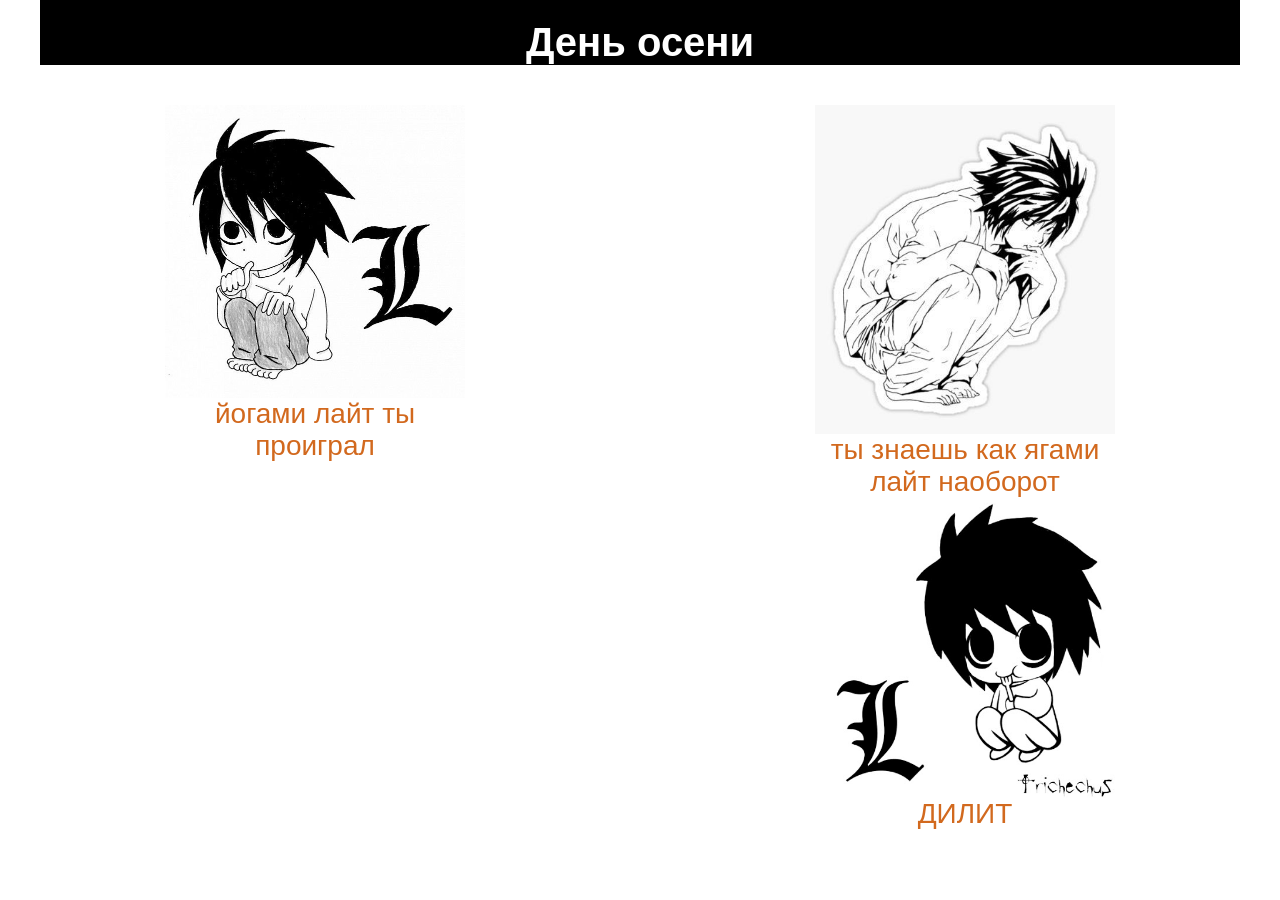
==== index.html @ 20310778 "Add files via upload" ====
<!DOCTYPE html>
<html lang="en">
<head>
    <meta charset="UTF-8">
    <meta name="viewport" content="width=device-width, initial-scale=1.0">
    <title>for github</title>
    <link rel="stylesheet" href="project_1.css"
</head>
<body>
    <div class="container">
        <h1 class="caption">День осени</h1>
    </div>
    <div class="gallery">
    <div class="item_img">
        <img src="img/deathnote.jpg" alt="deathnote">
        <p class="item_txt">йогами лайт ты проиграл</p>
    </div>    
    <div class="item_img">
        <img src="img/blin.jpg" alt="deathnote">
        <p class="item_txt">ты знаешь как ягами лайт наоборот</p>
    <div class="item_img">
        <img src="img/kapez.jpeg" alt="deathnote">
        <p class="item_txt">ДИЛИТ</p>
    </div>
    </div>
    </div>
</body>
</html>
---- project_1.css ----
* {
    margin: 0;
    padding: 0;
    box-sizing: border-box;
}

body {
    overflow-x: hidden;
}

.container {
    width: 100%;
    max-width: 1200px;
    margin: 0 auto;
    padding: 0 15px;
    background-color: black;
}

.caption {
    color: white;
    font-size: 40px;
    text-align: center;
    padding-top: 20px;
    font-family: sans-serif;
}

.gallery {
    display: flex;
    justify-content: space-around;
    gap: 20px;
    margin-top: 40px;
}

.item_img {
    width: 300px;
    max-width: 100%;
}

.item_img img {
    width: 100%;
    max-width: 100%;
    height: auto;
    display: block;
}

.item_txt {
    font-family: sans-serif;
    font-size: 28px;
    color: chocolate;
    text-align: center;
}

@media (max-width: 700px) {
    .container {
        width: 100%;
        padding: 0 10px;
    }
    .caption {
        font-size: 30px;
    }
    .gallery {
        flex-direction: column;
        align-items: center;
        gap: 30px;
        width: 100%;
    }
    .item_img {
        width: 250px;
        max-width: 90%;
    }
    .item_img img {
        width: 100%;
        height: auto;
    }
    .item_txt {
        font-size: 20px;
    }
}
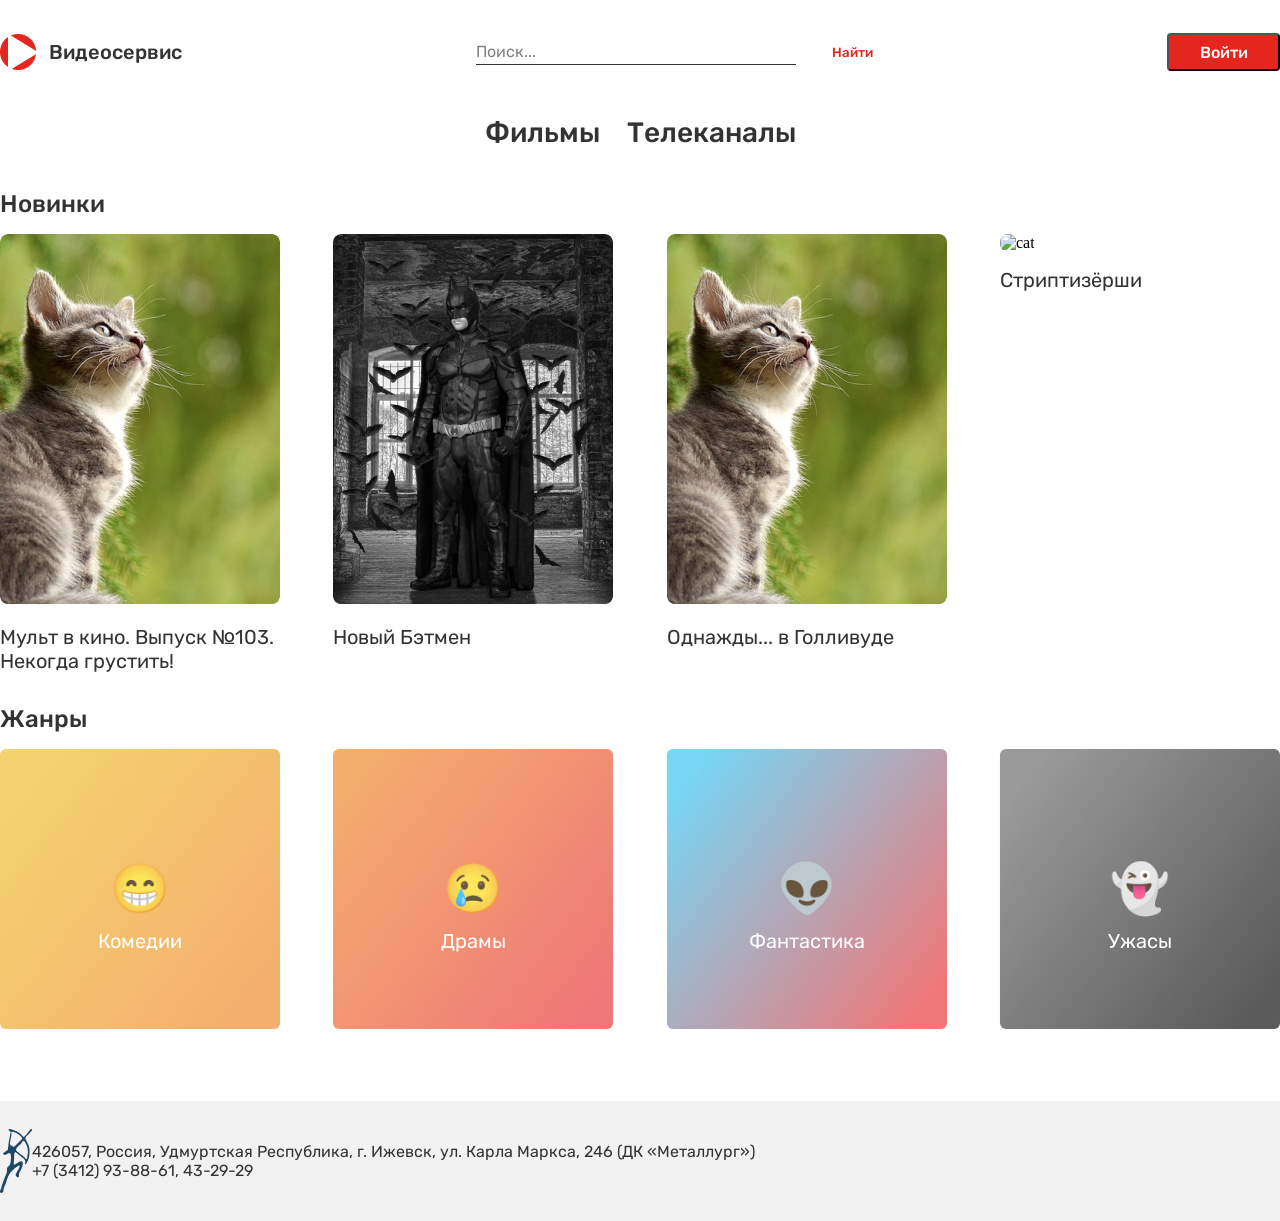
==== commit 32c8c022: "Add files via upload" ====
--- a/index.html
+++ b/index.html
@@ -1,28 +1,90 @@
 <!DOCTYPE html>
-<html lang="en">
+<html lang="ru">
 <head>
     <meta charset="UTF-8">
     <meta name="viewport" content="width=device-width, initial-scale=1.0">
-    <title>for github</title>
-    <link rel="stylesheet" href="project_1.css"
+    <link rel="stylesheet" href="css/style.css">    
+    <title>Document</title>
 </head>
 <body>
     <div class="container">
-        <h1 class="caption">День осени</h1>
+        <header class="header">
+            <div class="header_logo">
+                <img src="img/sign.png" alt="logo">
+                <p class="header_logo_name">Видеосервис</p>
+            </div>
+            <form action="#">
+                <input class="header_search-txt" type="text" placeholder="Поиск...">
+                <input class="header_search-btn" type="button" value="Найти">
+            </form>
+            <form action="#">
+                <input class="header_auth-btn" type="button" value="Войти">
+            </form>
+        </header>
+        <main>
+            <nav class="nav">
+                <a class="nav_a" href="#">Фильмы</a>
+                <a class="nav_a" href="#">Телеканалы</a>
+            </nav>    
+            <div class="gallery">
+                <p class="gallery_new">Новинки</p>
+                <div class="gallery_movie">
+                    <div class="gallery_movie-item">
+                        <img class="gallery_movie-item-png" src="img/cat.png" alt="cat">
+                        <p class="gallery_movie-item-p">Мульт в кино. Выпуск №103. Некогда грустить!</p>
+                        <p class="gallery_movie-item-desc">Фильм повествует о череде событий, произошедших в Голливуде в 1969 году, на закате его «золотого века». Известный актер Рик Далтон и его дублер Клифф Бут пытаются найти свое место в стремительно меняющемся мире киноиндустрии.</p>
+                    </div>
+                    <div class="gallery_movie-item">
+                        <img class="gallery_movie-item-png" src="img/movie-item.png" alt="cat">
+                        <p class="gallery_movie-item-p">Новый Бэтмен</p>
+                        <p class="gallery_movie-item-desc">Фильм повествует о череде событий, произошедших в Голливуде в 1969 году, на закате его «золотого века». Известный актер Рик Далтон и его дублер Клифф Бут пытаются найти свое место в стремительно меняющемся мире киноиндустрии.</p>
+                    </div>
+                    <div class="gallery_movie-item">
+                        <img class="gallery_movie-item-png" src="img/cat.png" alt="cat">
+                        <p class="gallery_movie-item-p">Однажды... в Голливуде</p>
+                        <p class="gallery_movie-item-desc">Фильм повествует о череде событий, произошедших в Голливуде в 1969 году, на закате его «золотого века». Известный актер Рик Далтон и его дублер Клифф Бут пытаются найти свое место в стремительно меняющемся мире киноиндустрии.</p>
+                    </div>
+                    <div class="gallery_movie-item">
+                        <img class="gallery_movie-item-png" src="img/picture(2).png" alt="cat">
+                        <p class="gallery_movie-item-p">Стриптизёрши</p>
+                        <p class="gallery_movie-item-desc">Фильм повествует о череде событий, произошедших в Голливуде в 1969 году, на закате его «золотого века». Известный актер Рик Далтон и его дублер Клифф Бут пытаются найти свое место в стремительно меняющемся мире киноиндустрии.</p>
+                    </div>
+                </div>
+            </div>
+            <div class="ganres">
+                <p class="gallery_new">Жанры</p>
+                <div class="ganre_gallery">
+                    <div class="ganre comedy">
+                        <p class="ganre_emj">&#128513;</p>
+                        <p class="ganre_p">Комедии</p>
+                    </div>
+                    <div class="ganre dram">
+                        <p class="ganre_emj">&#128546;</p>
+                        <p class="ganre_p">Драмы</p>
+                    </div>
+                    <div class="ganre funtastic">
+                        <p class="ganre_emj">&#128125;</p>
+                        <p class="ganre_p">Фантастика</p>
+                    </div>
+                    <div class="ganre strax">
+                        <p class="ganre_emj">&#128123;</p>
+                        <p class="ganre_p">Ужасы</p>
+                    </div>
+                </div>
+            </div>
+        </main>
     </div>
-    <div class="gallery">
-    <div class="item_img">
-        <img src="img/deathnote.jpg" alt="deathnote">
-        <p class="item_txt">йогами лайт ты проиграл</p>
-    </div>    
-    <div class="item_img">
-        <img src="img/blin.jpg" alt="deathnote">
-        <p class="item_txt">ты знаешь как ягами лайт наоборот</p>
-    <div class="item_img">
-        <img src="img/kapez.jpeg" alt="deathnote">
-        <p class="item_txt">ДИЛИТ</p>
-    </div>
-    </div>
-    </div>
+    <footer class="footer">
+        <div class="container footer_container">
+        <div class="footer_logo">
+            <img src="img/htc-cs-logo.png" alt="logo">
+        </div>
+        <div class="footer_info">
+            <p class="footer_info-adres">426057, Россия, Удмуртская Республика, г. Ижевск, ул. Карла Маркса, 246 (ДК «Металлург»)</p>
+            <p class="footer_info-adres">+7 (3412) 93-88-61, 43-29-29</p>
+            <a class="footer_info-a" href="htc-cs.ru"></a>
+        </div>
+        </div>
+    </footer>
 </body>
 </html>
--- a/css/style.css
+++ b/css/style.css
@@ -0,0 +1,498 @@
+* {
+  margin: 0;
+  padding: 0;
+}
+
+@font-face {
+  font-family: Rubik-Medium;
+  src: url(../fonts/Rubik/Rubik-Medium.ttf);
+}
+@font-face {
+  font-family: Rubik-Regular;
+  src: url(../fonts/Rubik/Rubik-Regular.ttf);
+}
+.container {
+  width: 100%;
+  margin: 0 auto;
+}
+
+.header {
+  height: 40px;
+  padding-top: 32px;
+  justify-content: space-between;
+  display: flex;
+  align-items: center;
+}
+
+.header_logo {
+  display: flex;
+  align-items: center;
+}
+
+.header_logo_name {
+  margin-left: 11.88px;
+  font-family: Rubik-Medium;
+  color: #333333;
+  font-size: 20px;
+}
+
+.header_search-txt {
+  width: 320px;
+  height: 25px;
+  border: none;
+  border-bottom: 1px #333333 solid;
+  color: #333333;
+  font-family: Rubik-Medium;
+  font-size: 16px;
+}
+
+.header_search-btn {
+  border: none;
+  background: none;
+  color: #E5261E;
+  font-family: Rubik-Medium;
+  margin-left: 32px;
+}
+
+.header_search-txt::-moz-placeholder {
+  color: #828282;
+  font-family: Rubik-Regular;
+  font-size: 16px;
+}
+
+.header_search-txt::placeholder {
+  color: #828282;
+  font-family: Rubik-Regular;
+  font-size: 16px;
+}
+
+.header_search-txt:focus {
+  outline: none;
+}
+
+.header_auth-btn {
+  width: 113px;
+  height: 38px;
+  background-color: #E5261E;
+  color: #ffffff;
+  font-family: Rubik-Medium;
+  font-size: 16px;
+  border-radius: 4px;
+}
+
+.header_auth-btn:hover {
+  background: #cc221b;
+}
+
+.nav {
+  width: 311px;
+  margin: 44px auto 32px auto;
+  display: flex;
+  justify-content: space-between;
+  height: 42px;
+}
+
+.nav_a {
+  font-family: Rubik-Medium;
+  font-size: 28px;
+  color: #333333;
+  text-decoration: none;
+}
+
+.nav_a:hover {
+  color: #E5261E;
+  border-bottom: 2px #E5261E solid;
+  padding-bottom: 9px;
+}
+
+.gallery_new {
+  font-family: Rubik-Medium;
+  font-size: 24px;
+  color: #333333;
+  margin-bottom: 16px;
+}
+
+.gallery_movie-item-png {
+  border-radius: 8px;
+}
+
+.gallery_movie-item-p {
+  font-family: Rubik-Regular;
+  color: #333333;
+  font-size: 20px;
+  margin-top: 16px;
+}
+
+.gallery_movie-item {
+  width: 280px;
+  position: relative;
+}
+
+.gallery_movie-item-desc {
+  height: 370px;
+  width: 280px;
+  background-color: rgba(51, 51, 51, 0.8);
+  border-radius: 8px;
+  color: #f2f2f2;
+  font-family: Rubik-Regular;
+  font-size: 16px;
+  line-height: 140%;
+  padding: 16px;
+  box-sizing: border-box;
+  position: absolute;
+  top: 0px;
+  left: 0px;
+  opacity: 0;
+}
+
+.gallery_movie-item:hover .gallery_movie-item-desc {
+  opacity: 1;
+}
+
+.gallery_movie {
+  display: flex;
+  justify-content: space-between;
+  margin-bottom: 32px;
+}
+
+.ganre {
+  width: 280px;
+  height: 280px;
+  background: linear-gradient(127.83deg, #F2C94C 8.44%, #F29A4A 91.36%);
+  box-shadow: inset 0px 0px 16px rgba(0, 0, 0, 0.15);
+  border-radius: 6px;
+  display: flex;
+  flex-direction: column;
+  justify-content: center;
+  align-items: center;
+  position: relative;
+  opacity: 0.8;
+}
+
+.comedy {
+  background: linear-gradient(127.83deg, #F2C94C 8.44%, #F29A4A 91.36%);
+  box-shadow: 0 0 1px rgba(242, 201, 76, 0.25);
+  color: #fff;
+}
+
+.dram {
+  background: linear-gradient(127.83deg, #F2994A 8.44%, #EB5757 91.36%);
+  box-shadow: 0 0 1px rgba(242, 153, 74, 0.25);
+  color: #fff;
+}
+
+.funtastic {
+  background: linear-gradient(127.83deg, #56CCF2 8.44%, #EB5757 91.36%);
+  box-shadow: 0 0 1px rgba(86, 204, 242, 0.25);
+  color: #fff;
+}
+
+.strax {
+  background: linear-gradient(127.83deg, #828282 8.44%, #333333 91.36%);
+  box-shadow: 0 0 1px rgba(130, 130, 130, 0.25);
+  color: #fff;
+}
+
+.ganre_emj {
+  font-size: 48px;
+}
+
+.ganre_p {
+  font-family: Rubik-Regular;
+  color: #ffffff;
+  font-size: 20px;
+  position: absolute;
+  top: 180px;
+}
+
+.ganre:hover {
+  opacity: 1;
+}
+
+.ganre_gallery {
+  display: flex;
+  justify-content: space-between;
+}
+
+.footer_container {
+  display: flex;
+  align-items: center;
+  height: 120px;
+}
+
+.footer {
+  background-color: #f2f2f2;
+  margin-top: 72px;
+}
+
+.footer_logo {
+  display: flex;
+  align-items: center;
+  justify-content: center;
+}
+
+.footer_info-adres {
+  font-family: Rubik-Regular;
+  font-size: 16px;
+  color: #333333;
+}
+
+.footer_info-a {
+  color: #1f4766;
+  font-size: 16px;
+  text-decoration: none;
+  font-family: Rubik-Medium;
+}
+
+.footer_info-adres:ntn-child(2) {
+  margin-bottom: 10px;
+}
+
+.chanelsss {
+  max-width: 1180px;
+  margin-bottom: 14px;
+  overflow: auto;
+  height: 696px;
+  overflow-x: hidden;
+  padding-right: 15px;
+}
+
+.chanel-item {
+  margin-bottom: 14px;
+  background: #F2F2F2;
+  max-width: 1180px;
+  height: 162px;
+  display: flex;
+}
+
+.floop {
+  margin: 21px 0px 17px 0px;
+  font-family: Rubik-Medium;
+  font-size: 20px;
+}
+
+.loop {
+  font-family: Rubik-Regular;
+  padding-bottom: 12px;
+  font-size: 16px;
+}
+
+.img-on {
+  width: 400px;
+  display: flex;
+  justify-content: center;
+  align-items: center;
+  height: 162px;
+}
+
+.red {
+  color: red;
+}
+
+.time {
+  margin-right: 16px;
+}
+
+.chanelsss::-webkit-scrollbar {
+  width: 8px;
+  height: 8px;
+}
+
+.chanelsss::-webkit-scrollbar-track {
+  background: #F2F2F2;
+}
+
+.chanelsss::-webkit-scrollbar-thumb {
+  background: #bdbdbd;
+  border-radius: 4px;
+  border: 2px solid transparent;
+  background-clip: content-box;
+}
+
+.exit {
+  align-items: center;
+  justify-content: center;
+  position: relative;
+  justify-content: center;
+  width: 304px;
+  height: 394px;
+  border-radius: 8px;
+}
+
+.gip {
+  font-family: Rubik-Medium;
+  font-size: 28px;
+  padding-top: 36px;
+  margin-left: 117px;
+  width: 70px;
+  height: 33px;
+  margin-bottom: 24px;
+}
+
+.input {
+  font-family: Rubik-Regular;
+  width: 232px;
+  height: 25px;
+  display: flex;
+  align-items: center;
+  margin-bottom: 24px;
+  margin-left: 36px;
+  border: none;
+  border-bottom: 2px solid;
+}
+
+.checkbox {
+  position: relative;
+  right: 8px;
+  width: 108px;
+  height: 19px;
+}
+
+.ggh {
+  font-family: Rubik-Regular;
+}
+
+.tert {
+  position: relative;
+  left: 70px;
+  bottom: 22px;
+  right: 150px;
+}
+
+.btn {
+  width: 113px;
+  height: 38px;
+  margin-left: 96px;
+  margin-top: 36px;
+  background-color: red;
+  border-radius: 4px;
+}
+
+.btn:hover {
+  opacity: 0.8;
+}
+
+.gghh {
+  font-family: Rubik-Medium;
+  font-size: 16px;
+  color: white;
+}
+
+.hid {
+  width: 1920px;
+  height: 950px;
+  justify-content: center;
+  align-items: center;
+  display: flex;
+}
+
+.custom-checkbox {
+  display: inline-flex;
+  align-items: center;
+  cursor: pointer;
+  font-family: system-ui, -apple-system, sans-serif;
+  font-size: 16px;
+  color: #111;
+  -webkit-user-select: none;
+     -moz-user-select: none;
+          user-select: none;
+}
+
+.custom-checkbox input {
+  position: absolute;
+  opacity: 0;
+  cursor: pointer;
+  height: 0;
+  width: 0;
+}
+
+.checkmark {
+  display: flex;
+  align-items: center;
+  justify-content: center;
+  width: 16px;
+  height: 16px;
+  border: 2px solid #222;
+  border-radius: 4px;
+  margin-right: 12px;
+  box-sizing: border-box;
+  transition: border-color 0.2s ease;
+  margin-left: 36px;
+}
+
+.checkmark::after {
+  content: "";
+  width: 3.8px;
+  height: 8.64px;
+  border: solid #e5202d;
+  border-width: 0 2.5px 2.5px 0;
+  transform: rotate(45deg) scale(0);
+  margin-top: -3px;
+  transition: transform 0.2s ease;
+}
+
+.custom-checkbox input:checked ~ .checkmark::after {
+  transform: rotate(45deg) scale(1);
+}
+
+@media screen and (max-width: 440px) and (max-height: 956px) {
+  .container {
+    flex-direction: column;
+    width: 100%;
+    height: 100%;
+  }
+  .header {
+    flex-direction: column;
+    width: auto;
+  }
+  .ganre {
+    margin-bottom: 10px;
+  }
+  .gallery_movie {
+    flex-direction: column;
+    justify-content: center;
+    align-items: center;
+    width: 100%;
+  }
+  .ganre_gallery {
+    flex-direction: column;
+    justify-content: center;
+    align-items: center;
+  }
+  .gallery_new {
+    text-align: center;
+    padding-top: 20px;
+  }
+  .chanelsss {
+    width: 100%;
+    font-size: 10px;
+  }
+  .chanel-item {
+    width: 100%;
+    height: auto;
+    flex-direction: column;
+    padding-left: 30px;
+    box-sizing: border-box;
+  }
+  .img-on {
+    flex-direction: column;
+  }
+  .goop {
+    font-size: 10px;
+    height: auto;
+  }
+  .exit {
+    flex-direction: column;
+    justify-content: center;
+  }
+  .hid {
+    width: auto;
+  }
+  .header_auth-btn {
+    margin-top: 60px;
+    margin-bottom: 30px;
+  }
+  form {
+    border-bottom: 20px;
+  }
+}/*# sourceMappingURL=style.css.map */
